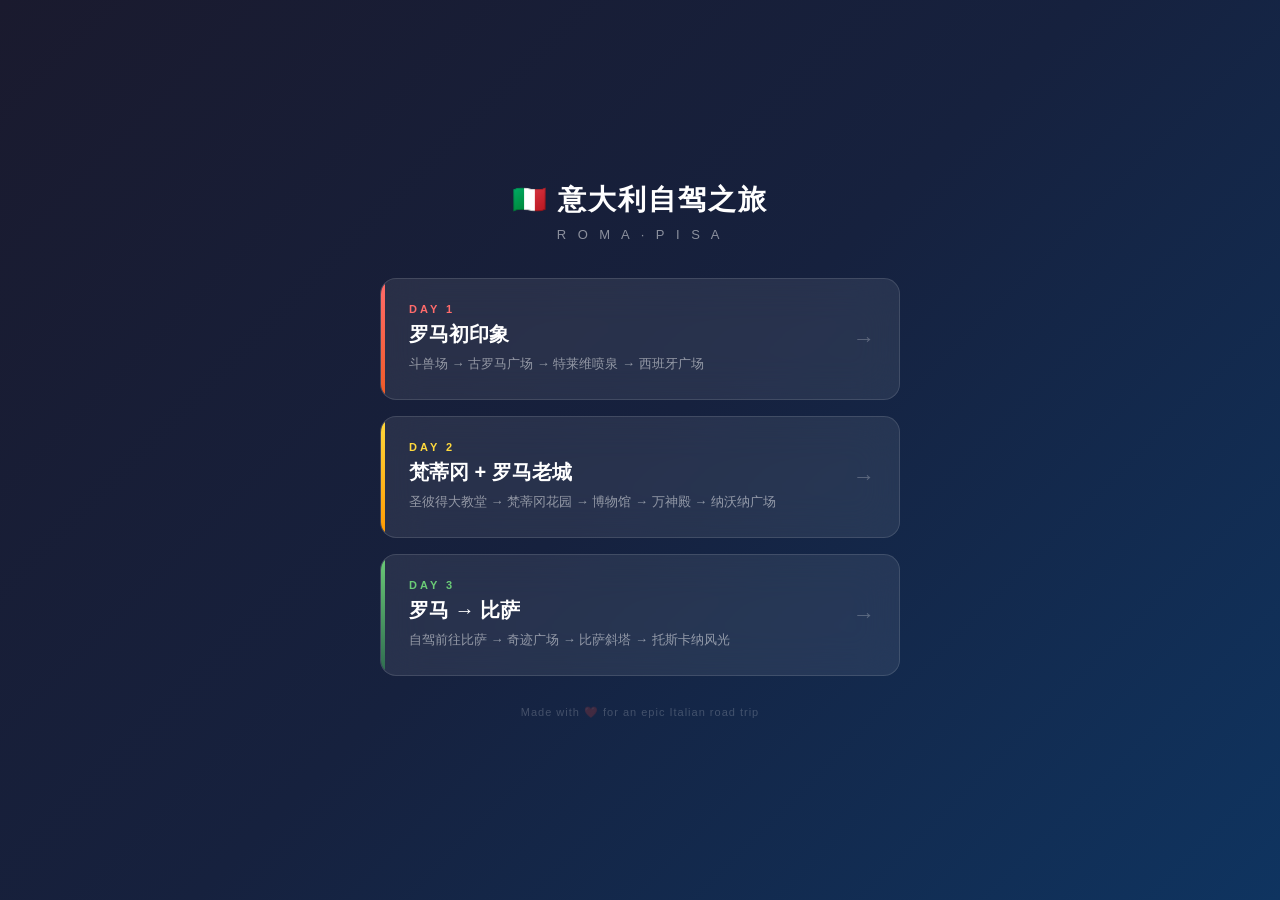
==== index.html @ 69849309 "🇮🇹 意大利三天行程规划" ====
<!DOCTYPE html>
<html lang="zh-CN">
<head>
<meta charset="UTF-8">
<meta name="viewport" content="width=device-width, initial-scale=1.0">
<title>🇮🇹 意大利自驾之旅</title>
<style>
  * { margin: 0; padding: 0; box-sizing: border-box; }
  body {
    font-family: -apple-system, BlinkMacSystemFont, 'Segoe UI', sans-serif;
    background: linear-gradient(135deg, #1a1a2e 0%, #16213e 50%, #0f3460 100%);
    min-height: 100vh;
    display: flex;
    align-items: center;
    justify-content: center;
    padding: 20px;
  }
  .container {
    max-width: 520px;
    width: 100%;
  }
  h1 {
    color: #fff;
    font-size: 28px;
    text-align: center;
    margin-bottom: 8px;
    letter-spacing: 2px;
  }
  .subtitle {
    color: rgba(255,255,255,0.5);
    text-align: center;
    font-size: 13px;
    margin-bottom: 36px;
    letter-spacing: 4px;
  }
  .card {
    display: block;
    background: rgba(255,255,255,0.08);
    backdrop-filter: blur(20px);
    border: 1px solid rgba(255,255,255,0.12);
    border-radius: 16px;
    padding: 24px 28px;
    margin-bottom: 16px;
    text-decoration: none;
    transition: all 0.3s ease;
    position: relative;
    overflow: hidden;
  }
  .card:hover {
    background: rgba(255,255,255,0.15);
    transform: translateY(-3px);
    box-shadow: 0 12px 40px rgba(0,0,0,0.3);
  }
  .card::before {
    content: '';
    position: absolute;
    top: 0; left: 0;
    width: 4px; height: 100%;
    border-radius: 4px 0 0 4px;
  }
  .card.day1::before { background: linear-gradient(180deg, #ff6b6b, #ee5a24); }
  .card.day2::before { background: linear-gradient(180deg, #ffd93d, #ff9800); }
  .card.day3::before { background: linear-gradient(180deg, #6bcb77, #2d6a4f); }
  .day-label {
    font-size: 11px;
    font-weight: 700;
    letter-spacing: 3px;
    text-transform: uppercase;
    margin-bottom: 6px;
  }
  .card.day1 .day-label { color: #ff6b6b; }
  .card.day2 .day-label { color: #ffd93d; }
  .card.day3 .day-label { color: #6bcb77; }
  .card-title {
    color: #fff;
    font-size: 20px;
    font-weight: 700;
    margin-bottom: 6px;
  }
  .card-desc {
    color: rgba(255,255,255,0.5);
    font-size: 13px;
    line-height: 1.6;
  }
  .arrow {
    position: absolute;
    right: 24px;
    top: 50%;
    transform: translateY(-50%);
    color: rgba(255,255,255,0.25);
    font-size: 22px;
    transition: all 0.3s;
  }
  .card:hover .arrow {
    color: rgba(255,255,255,0.6);
    right: 20px;
  }
  .footer {
    text-align: center;
    color: rgba(255,255,255,0.2);
    font-size: 11px;
    margin-top: 30px;
    letter-spacing: 1px;
  }
</style>
</head>
<body>
<div class="container">
  <h1>🇮🇹 意大利自驾之旅</h1>
  <p class="subtitle">R O M A  ·  P I S A</p>

  <a class="card day1" href="day1.html">
    <div class="day-label">Day 1</div>
    <div class="card-title">罗马初印象</div>
    <div class="card-desc">斗兽场 → 古罗马广场 → 特莱维喷泉 → 西班牙广场</div>
    <span class="arrow">→</span>
  </a>

  <a class="card day2" href="day2.html">
    <div class="day-label">Day 2</div>
    <div class="card-title">梵蒂冈 + 罗马老城</div>
    <div class="card-desc">圣彼得大教堂 → 梵蒂冈花园 → 博物馆 → 万神殿 → 纳沃纳广场</div>
    <span class="arrow">→</span>
  </a>

  <a class="card day3" href="day3.html">
    <div class="day-label">Day 3</div>
    <div class="card-title">罗马 → 比萨</div>
    <div class="card-desc">自驾前往比萨 → 奇迹广场 → 比萨斜塔 → 托斯卡纳风光</div>
    <span class="arrow">→</span>
  </a>

  <p class="footer">Made with ❤️ for an epic Italian road trip</p>
</div>
</body>
</html>
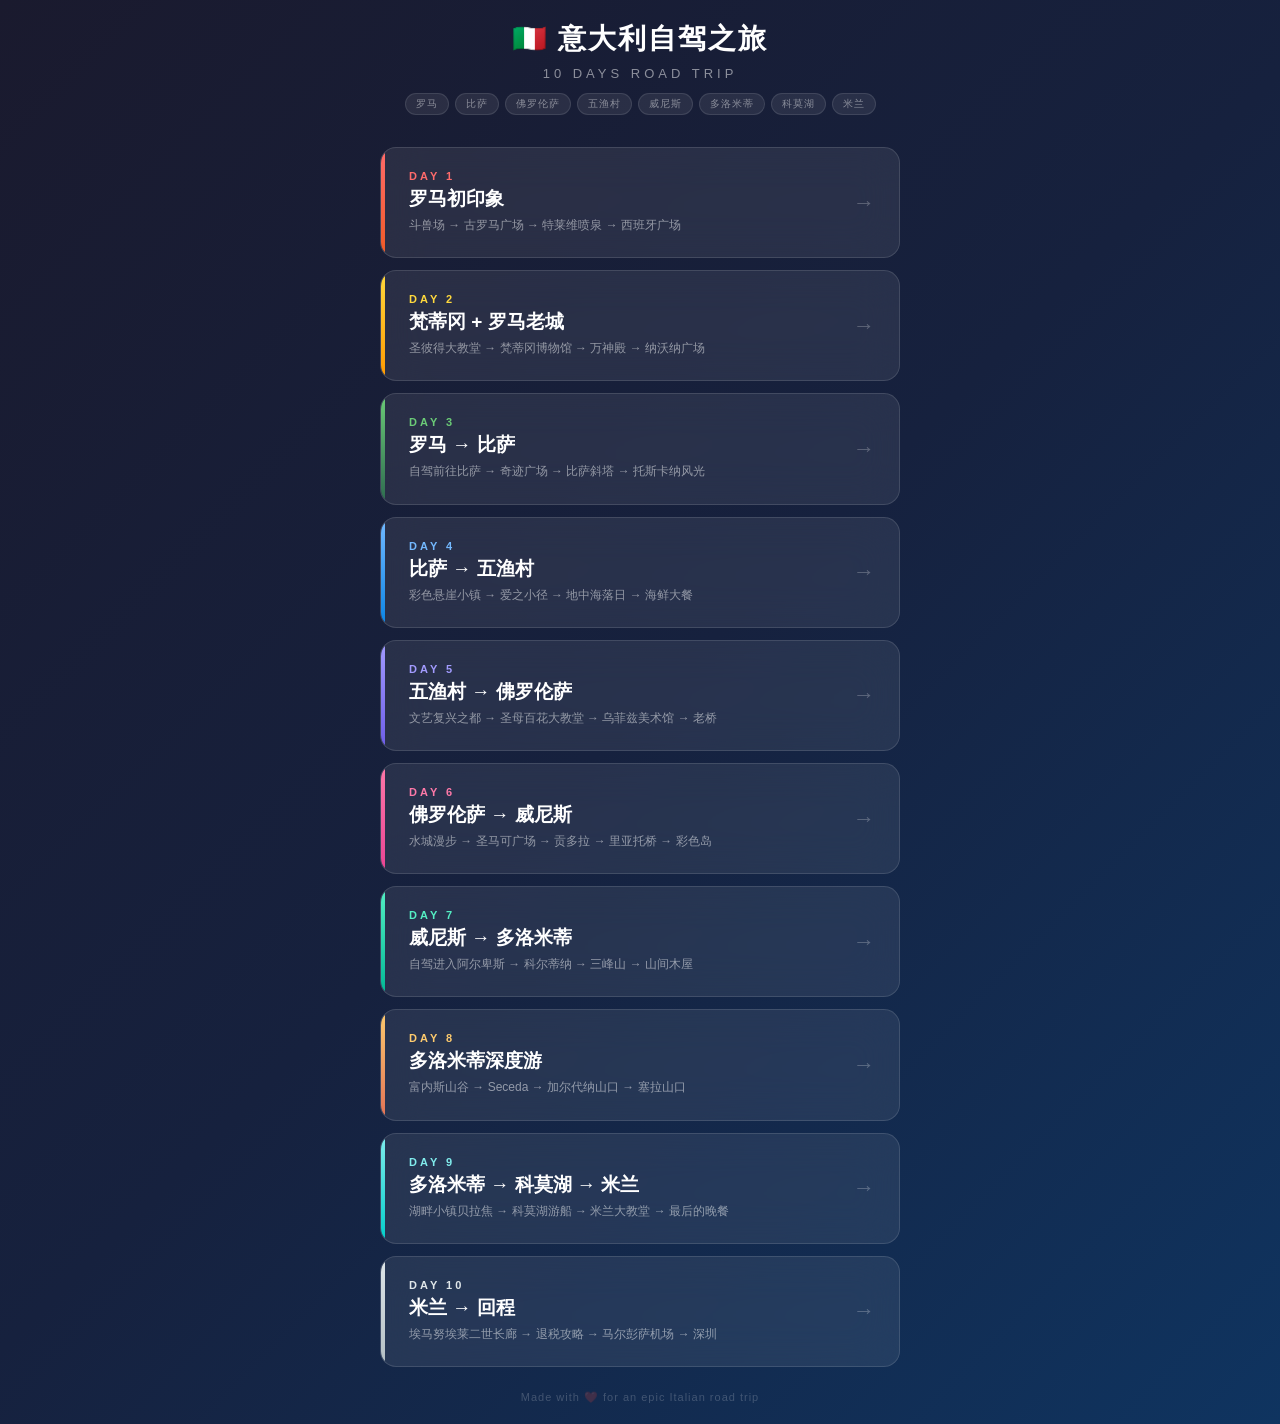
==== commit 75fda0bc: "feat: add Day4-Day10 + update index with full 10-day itinerary" ====
--- a/index.html
+++ b/index.html
@@ -3,7 +3,7 @@
 <head>
 <meta charset="UTF-8">
 <meta name="viewport" content="width=device-width, initial-scale=1.0">
-<title>🇮🇹 意大利自驾之旅</title>
+<title>🇮🇹 意大利自驾之旅 · 10天深度环游</title>
 <style>
   * { margin: 0; padding: 0; box-sizing: border-box; }
   body {
@@ -30,8 +30,24 @@
     color: rgba(255,255,255,0.5);
     text-align: center;
     font-size: 13px;
-    margin-bottom: 36px;
+    margin-bottom: 12px;
     letter-spacing: 4px;
+  }
+  .route-tag {
+    display: flex;
+    justify-content: center;
+    flex-wrap: wrap;
+    gap: 6px;
+    margin-bottom: 32px;
+  }
+  .route-tag span {
+    background: rgba(255,255,255,0.08);
+    border: 1px solid rgba(255,255,255,0.1);
+    color: rgba(255,255,255,0.45);
+    font-size: 10px;
+    padding: 3px 10px;
+    border-radius: 20px;
+    letter-spacing: 1px;
   }
   .card {
     display: block;
@@ -39,8 +55,8 @@
     backdrop-filter: blur(20px);
     border: 1px solid rgba(255,255,255,0.12);
     border-radius: 16px;
-    padding: 24px 28px;
-    margin-bottom: 16px;
+    padding: 22px 28px;
+    margin-bottom: 12px;
     text-decoration: none;
     transition: all 0.3s ease;
     position: relative;
@@ -58,28 +74,42 @@
     width: 4px; height: 100%;
     border-radius: 4px 0 0 4px;
   }
-  .card.day1::before { background: linear-gradient(180deg, #ff6b6b, #ee5a24); }
-  .card.day2::before { background: linear-gradient(180deg, #ffd93d, #ff9800); }
-  .card.day3::before { background: linear-gradient(180deg, #6bcb77, #2d6a4f); }
+  .card.day1::before  { background: linear-gradient(180deg, #ff6b6b, #ee5a24); }
+  .card.day2::before  { background: linear-gradient(180deg, #ffd93d, #ff9800); }
+  .card.day3::before  { background: linear-gradient(180deg, #6bcb77, #2d6a4f); }
+  .card.day4::before  { background: linear-gradient(180deg, #74b9ff, #0984e3); }
+  .card.day5::before  { background: linear-gradient(180deg, #a29bfe, #6c5ce7); }
+  .card.day6::before  { background: linear-gradient(180deg, #fd79a8, #e84393); }
+  .card.day7::before  { background: linear-gradient(180deg, #55efc4, #00b894); }
+  .card.day8::before  { background: linear-gradient(180deg, #fdcb6e, #e17055); }
+  .card.day9::before  { background: linear-gradient(180deg, #81ecec, #00cec9); }
+  .card.day10::before { background: linear-gradient(180deg, #dfe6e9, #b2bec3); }
   .day-label {
     font-size: 11px;
     font-weight: 700;
     letter-spacing: 3px;
     text-transform: uppercase;
-    margin-bottom: 6px;
-  }
-  .card.day1 .day-label { color: #ff6b6b; }
-  .card.day2 .day-label { color: #ffd93d; }
-  .card.day3 .day-label { color: #6bcb77; }
+    margin-bottom: 4px;
+  }
+  .card.day1  .day-label { color: #ff6b6b; }
+  .card.day2  .day-label { color: #ffd93d; }
+  .card.day3  .day-label { color: #6bcb77; }
+  .card.day4  .day-label { color: #74b9ff; }
+  .card.day5  .day-label { color: #a29bfe; }
+  .card.day6  .day-label { color: #fd79a8; }
+  .card.day7  .day-label { color: #55efc4; }
+  .card.day8  .day-label { color: #fdcb6e; }
+  .card.day9  .day-label { color: #81ecec; }
+  .card.day10 .day-label { color: #dfe6e9; }
   .card-title {
     color: #fff;
-    font-size: 20px;
+    font-size: 19px;
     font-weight: 700;
-    margin-bottom: 6px;
+    margin-bottom: 4px;
   }
   .card-desc {
     color: rgba(255,255,255,0.5);
-    font-size: 13px;
+    font-size: 12px;
     line-height: 1.6;
   }
   .arrow {
@@ -99,7 +129,7 @@
     text-align: center;
     color: rgba(255,255,255,0.2);
     font-size: 11px;
-    margin-top: 30px;
+    margin-top: 24px;
     letter-spacing: 1px;
   }
 </style>
@@ -107,7 +137,10 @@
 <body>
 <div class="container">
   <h1>🇮🇹 意大利自驾之旅</h1>
-  <p class="subtitle">R O M A  ·  P I S A</p>
+  <p class="subtitle">10 DAYS ROAD TRIP</p>
+  <div class="route-tag">
+    <span>罗马</span><span>比萨</span><span>佛罗伦萨</span><span>五渔村</span><span>威尼斯</span><span>多洛米蒂</span><span>科莫湖</span><span>米兰</span>
+  </div>
 
   <a class="card day1" href="day1.html">
     <div class="day-label">Day 1</div>
@@ -119,7 +152,7 @@
   <a class="card day2" href="day2.html">
     <div class="day-label">Day 2</div>
     <div class="card-title">梵蒂冈 + 罗马老城</div>
-    <div class="card-desc">圣彼得大教堂 → 梵蒂冈花园 → 博物馆 → 万神殿 → 纳沃纳广场</div>
+    <div class="card-desc">圣彼得大教堂 → 梵蒂冈博物馆 → 万神殿 → 纳沃纳广场</div>
     <span class="arrow">→</span>
   </a>
 
@@ -130,6 +163,55 @@
     <span class="arrow">→</span>
   </a>
 
+  <a class="card day4" href="day4.html">
+    <div class="day-label">Day 4</div>
+    <div class="card-title">比萨 → 五渔村</div>
+    <div class="card-desc">彩色悬崖小镇 → 爱之小径 → 地中海落日 → 海鲜大餐</div>
+    <span class="arrow">→</span>
+  </a>
+
+  <a class="card day5" href="day5.html">
+    <div class="day-label">Day 5</div>
+    <div class="card-title">五渔村 → 佛罗伦萨</div>
+    <div class="card-desc">文艺复兴之都 → 圣母百花大教堂 → 乌菲兹美术馆 → 老桥</div>
+    <span class="arrow">→</span>
+  </a>
+
+  <a class="card day6" href="day6.html">
+    <div class="day-label">Day 6</div>
+    <div class="card-title">佛罗伦萨 → 威尼斯</div>
+    <div class="card-desc">水城漫步 → 圣马可广场 → 贡多拉 → 里亚托桥 → 彩色岛</div>
+    <span class="arrow">→</span>
+  </a>
+
+  <a class="card day7" href="day7.html">
+    <div class="day-label">Day 7</div>
+    <div class="card-title">威尼斯 → 多洛米蒂</div>
+    <div class="card-desc">自驾进入阿尔卑斯 → 科尔蒂纳 → 三峰山 → 山间木屋</div>
+    <span class="arrow">→</span>
+  </a>
+
+  <a class="card day8" href="day8.html">
+    <div class="day-label">Day 8</div>
+    <div class="card-title">多洛米蒂深度游</div>
+    <div class="card-desc">富内斯山谷 → Seceda → 加尔代纳山口 → 塞拉山口</div>
+    <span class="arrow">→</span>
+  </a>
+
+  <a class="card day9" href="day9.html">
+    <div class="day-label">Day 9</div>
+    <div class="card-title">多洛米蒂 → 科莫湖 → 米兰</div>
+    <div class="card-desc">湖畔小镇贝拉焦 → 科莫湖游船 → 米兰大教堂 → 最后的晚餐</div>
+    <span class="arrow">→</span>
+  </a>
+
+  <a class="card day10" href="day10.html">
+    <div class="day-label">Day 10</div>
+    <div class="card-title">米兰 → 回程</div>
+    <div class="card-desc">埃马努埃莱二世长廊 → 退税攻略 → 马尔彭萨机场 → 深圳</div>
+    <span class="arrow">→</span>
+  </a>
+
   <p class="footer">Made with ❤️ for an epic Italian road trip</p>
 </div>
 </body>
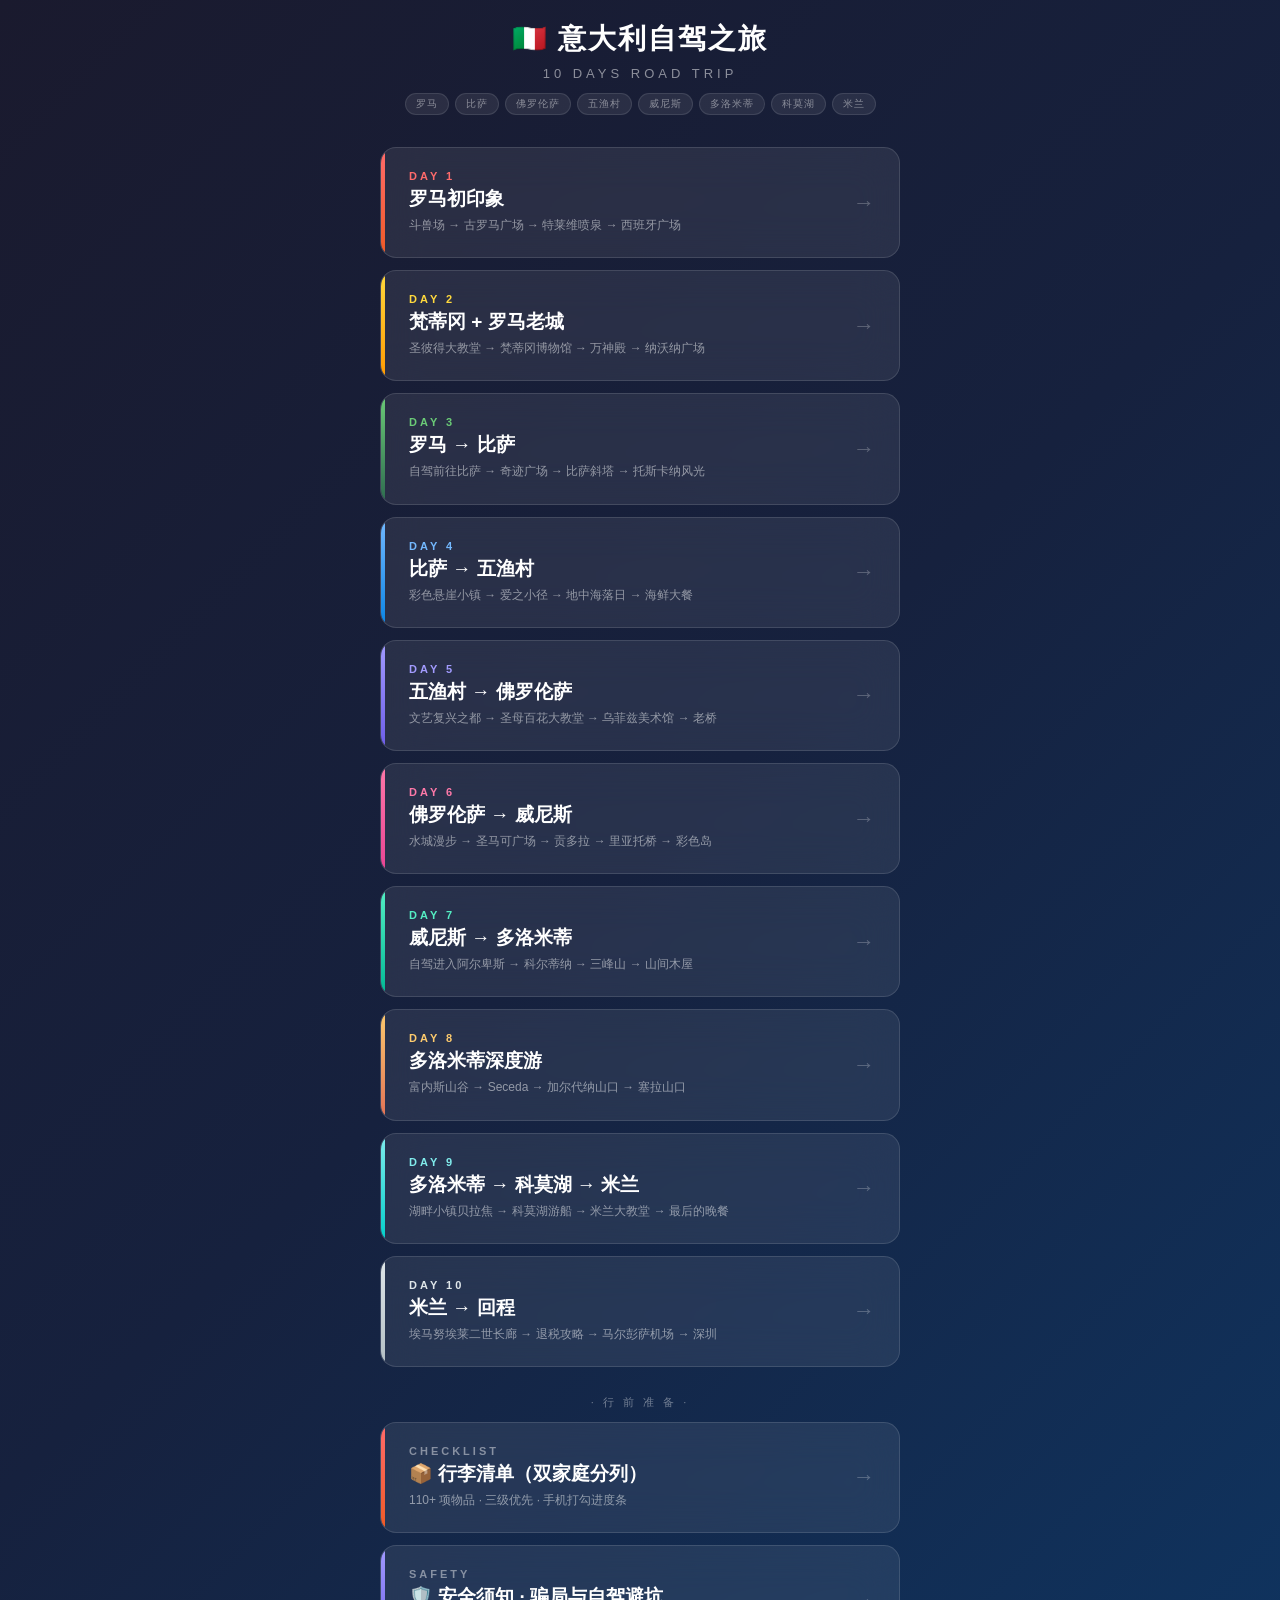
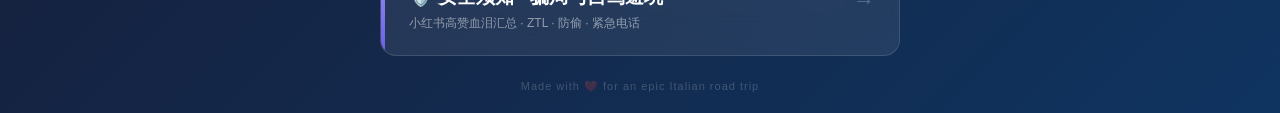
==== commit ee8172c3: "新增 safety.html 安全须知页 + 首页入口 - 防偷防抢（罗马/威尼斯/地铁作案手法+防御装备） - 6 种常见街头骗局（友谊手环/假警察/拍照讹诈等） - 自驾核心须知（证件/停车/加油" ====
--- a/index.html
+++ b/index.html
@@ -212,6 +212,22 @@
     <span class="arrow">→</span>
   </a>
 
+  <div style="margin:28px 0 12px;text-align:center;color:rgba(255,255,255,0.4);font-size:11px;letter-spacing:3px;">· 行 前 准 备 ·</div>
+
+  <a class="card day1" href="packing.html" style="">
+    <div class="day-label" style="color:rgba(255,255,255,0.45)">Checklist</div>
+    <div class="card-title">📦 行李清单（双家庭分列）</div>
+    <div class="card-desc">110+ 项物品 · 三级优先 · 手机打勾进度条</div>
+    <span class="arrow">→</span>
+  </a>
+
+  <a class="card day5" href="safety.html">
+    <div class="day-label" style="color:rgba(255,255,255,0.45)">Safety</div>
+    <div class="card-title">🛡️ 安全须知 · 骗局与自驾避坑</div>
+    <div class="card-desc">小红书高赞血泪汇总 · ZTL · 防偷 · 紧急电话</div>
+    <span class="arrow">→</span>
+  </a>
+
   <p class="footer">Made with ❤️ for an epic Italian road trip</p>
 </div>
 </body>
